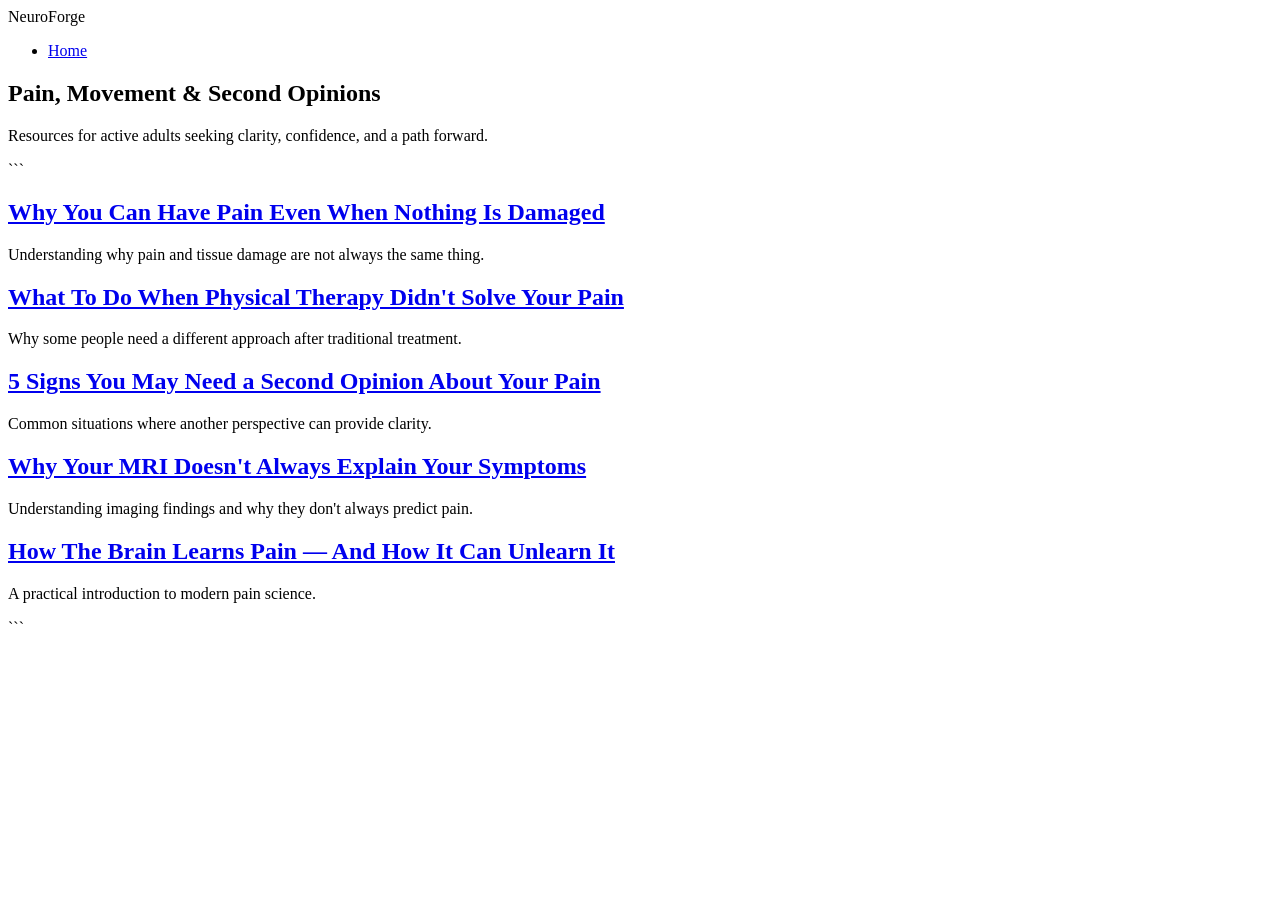
==== blog.html @ 3c80eab4 "Create blog.html" ====
<!DOCTYPE html>

<html lang="en">
<head>
  <meta charset="UTF-8">
  <meta name="viewport" content="width=device-width, initial-scale=1.0">
  <title>NeuroForge Blog | Pain, Movement & Second Opinions</title>
  <meta name="description" content="Evidence-informed articles about chronic pain, movement, second opinions, and returning to the activities you love.">
  <link rel="stylesheet" href="styles.css">
</head>
<body>

<nav class="navbar">
  <div class="logo">NeuroForge</div>
  <ul class="nav-links">
    <li><a href="index.html">Home</a></li>
  </ul>
</nav>

<section class="hero">
  <div class="hero-content">
    <h1>Pain, Movement & Second Opinions</h1>
    <p>Resources for active adults seeking clarity, confidence, and a path forward.</p>
  </div>
</section>

<section class="about">
  <div class="container narrow">

```
<div class="blog-post">
  <h2><a href="pain-without-damage.html">Why You Can Have Pain Even When Nothing Is Damaged</a></h2>
  <p>Understanding why pain and tissue damage are not always the same thing.</p>
</div>

<div class="blog-post">
  <h2><a href="physical-therapy-didnt-work.html">What To Do When Physical Therapy Didn't Solve Your Pain</a></h2>
  <p>Why some people need a different approach after traditional treatment.</p>
</div>

<div class="blog-post">
  <h2><a href="second-opinion-pain.html">5 Signs You May Need a Second Opinion About Your Pain</a></h2>
  <p>Common situations where another perspective can provide clarity.</p>
</div>

<div class="blog-post">
  <h2><a href="mri-and-pain.html">Why Your MRI Doesn't Always Explain Your Symptoms</a></h2>
  <p>Understanding imaging findings and why they don't always predict pain.</p>
</div>

<div class="blog-post">
  <h2><a href="brain-learns-pain.html">How The Brain Learns Pain — And How It Can Unlearn It</a></h2>
  <p>A practical introduction to modern pain science.</p>
</div>
```

  </div>
</section>

</body>
</html>
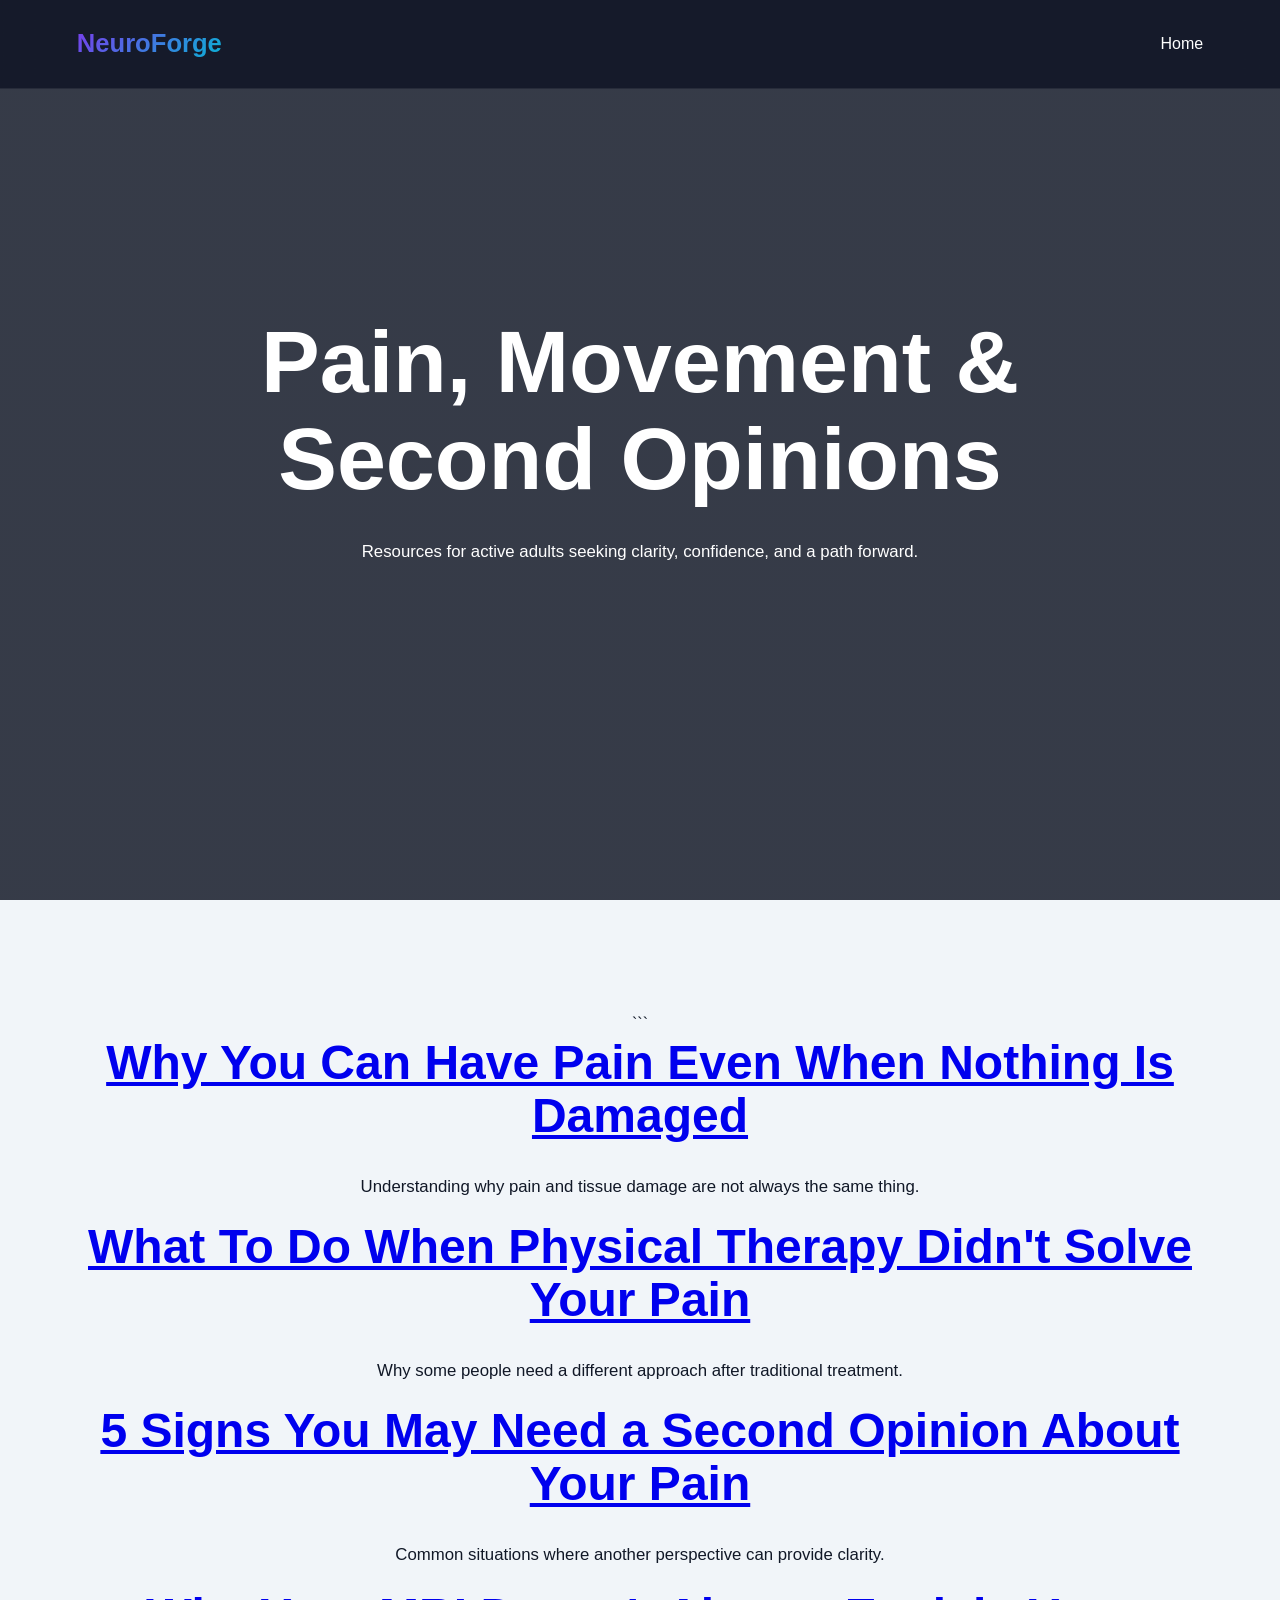
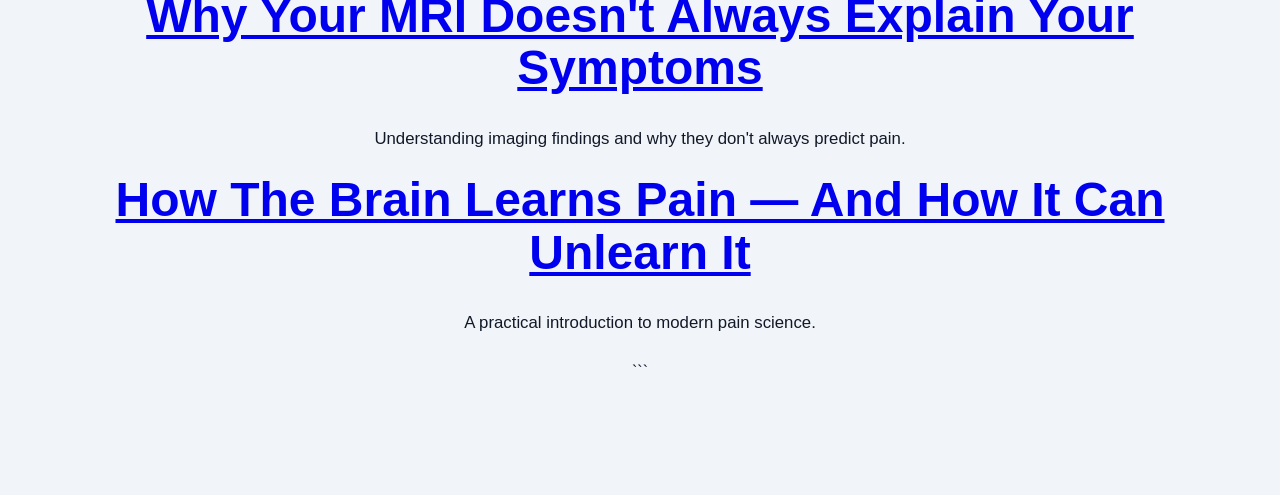
==== commit cf3656b1: "Update stylesheet link to styles-v2.css" ====
--- a/blog.html
+++ b/blog.html
@@ -6,7 +6,7 @@
   <meta name="viewport" content="width=device-width, initial-scale=1.0">
   <title>NeuroForge Blog | Pain, Movement & Second Opinions</title>
   <meta name="description" content="Evidence-informed articles about chronic pain, movement, second opinions, and returning to the activities you love.">
-  <link rel="stylesheet" href="styles.css">
+  <link rel="stylesheet" href="styles-v2.css">
 </head>
 <body>
 
@@ -34,7 +34,7 @@
 </div>
 
 <div class="blog-post">
-  <h2><a href="physical-therapy-didnt-work.html">What To Do When Physical Therapy Didn't Solve Your Pain</a></h2>
+  <h2><a href="what-to-do-after-pt-didnt-work.html">What To Do When Physical Therapy Didn't Solve Your Pain</a></h2>
   <p>Why some people need a different approach after traditional treatment.</p>
 </div>
 
@@ -44,12 +44,12 @@
 </div>
 
 <div class="blog-post">
-  <h2><a href="mri-and-pain.html">Why Your MRI Doesn't Always Explain Your Symptoms</a></h2>
+  <h2><a href="why-mri-doesnt-explain-symptoms.html">Why Your MRI Doesn't Always Explain Your Symptoms</a></h2>
   <p>Understanding imaging findings and why they don't always predict pain.</p>
 </div>
 
 <div class="blog-post">
-  <h2><a href="brain-learns-pain.html">How The Brain Learns Pain — And How It Can Unlearn It</a></h2>
+  <h2><a href="how-brain-learns-pain.html">How The Brain Learns Pain — And How It Can Unlearn It</a></h2>
   <p>A practical introduction to modern pain science.</p>
 </div>
 ```
--- a/styles-v2.css
+++ b/styles-v2.css
@@ -0,0 +1,367 @@
+/* =========================
+   RESET
+========================= */
+
+* {
+  margin: 0;
+  padding: 0;
+  box-sizing: border-box;
+}
+
+/* =========================
+   ROOT VARIABLES
+========================= */
+
+:root {
+  --bg: #0b1120;
+  --bg-secondary: #111827;
+
+  --text: #f8fafc;
+  --text-dark: #111827;
+
+  --primary: #7c3aed;
+  --primary-light: #8b5cf6;
+  --secondary: #06b6d4;
+
+  --border: rgba(255,255,255,0.08);
+
+  --gradient: linear-gradient(135deg, #7c3aed 0%, #06b6d4 100%);
+}
+
+/* =========================
+   BASE STYLES
+========================= */
+
+html {
+  scroll-behavior: smooth;
+}
+
+body {
+  font-family: 'Inter', sans-serif;
+  background: #f8fafc;
+  color: var(--text-dark);
+  line-height: 1.7;
+}
+
+.container {
+  width: 90%;
+  max-width: 1200px;
+  margin: auto;
+}
+
+section {
+  padding: 110px 0;
+}
+
+/* =========================
+   TYPOGRAPHY
+========================= */
+
+h1, h2, h3 {
+  line-height: 1.1;
+}
+
+h2 {
+  font-size: 3rem;
+  font-weight: 800;
+  text-align: center;
+  margin-bottom: 30px;
+}
+
+p {
+  font-size: 1.05rem;
+  margin-bottom: 20px;
+}
+
+/* =========================
+   NAVBAR
+========================= */
+
+.navbar {
+  position: fixed;
+  top: 0;
+  left: 0;
+  width: 100%;
+  padding: 22px 6%;
+  display: flex;
+  justify-content: space-between;
+  align-items: center;
+
+  background: rgba(11,17,32,0.75);
+  backdrop-filter: blur(16px);
+  border-bottom: 1px solid var(--border);
+  z-index: 1000;
+}
+
+.logo {
+  font-size: 1.6rem;
+  font-weight: 800;
+  background: var(--gradient);
+  -webkit-background-clip: text;
+  -webkit-text-fill-color: transparent;
+}
+
+.nav-links {
+  display: flex;
+  list-style: none;
+  gap: 35px;
+}
+
+.nav-links a {
+  text-decoration: none;
+  color: white;
+  font-weight: 500;
+}
+
+.nav-links a:hover {
+  color: var(--primary-light);
+}
+
+/* =========================
+   HERO
+========================= */
+
+.hero {
+  min-height: 100vh;
+  background:
+    linear-gradient(rgba(11,17,32,0.82), rgba(11,17,32,0.82));
+  display: flex;
+  justify-content: center;
+  align-items: center;
+  text-align: center;
+  color: white;
+  padding: 0 20px;
+}
+
+.hero-content {
+  max-width: 950px;
+}
+
+.hero h1 {
+  font-size: 5.5rem;
+  font-weight: 800;
+  margin-bottom: 30px;
+}
+
+.hero-text {
+  font-size: 1.35rem;
+  max-width: 760px;
+  margin: auto;
+  opacity: 0.92;
+}
+
+/* =========================
+   BUTTONS
+========================= */
+
+.primary-btn,
+.secondary-btn {
+  padding: 17px 34px;
+  border-radius: 14px;
+  font-weight: 700;
+  text-decoration: none;
+  display: inline-flex;
+  justify-content: center;
+  align-items: center;
+  transition: 0.3s ease;
+}
+
+.primary-btn {
+  background: var(--gradient);
+  color: white;
+  box-shadow: 0 10px 30px rgba(124,58,237,0.35);
+}
+
+.primary-btn:hover {
+  transform: translateY(-4px);
+}
+
+.secondary-btn {
+  border: 1px solid rgba(255,255,255,0.25);
+  color: white;
+  background: rgba(255,255,255,0.05);
+}
+
+/* =========================
+   CARDS SYSTEM
+========================= */
+
+.credibility-card,
+.method-card,
+.result-item {
+  background: white;
+  padding: 38px;
+  border-radius: 22px;
+  box-shadow: 0 10px 40px rgba(0,0,0,0.06);
+  transition: 0.35s ease;
+}
+
+.credibility-card:hover,
+.method-card:hover,
+.result-item:hover {
+  transform: translateY(-8px);
+  box-shadow: 0 20px 60px rgba(0,0,0,0.1);
+}
+
+/* =========================
+   GRIDS
+========================= */
+
+.credibility-grid,
+.method-grid,
+.results-grid {
+  display: grid;
+  gap: 30px;
+}
+
+.credibility-grid,
+.method-grid {
+  grid-template-columns: repeat(auto-fit, minmax(280px, 1fr));
+}
+
+.results-grid {
+  grid-template-columns: repeat(auto-fit, minmax(300px, 1fr));
+}
+
+/* =========================
+   SECTIONS
+========================= */
+
+.about,
+.traditional {
+  background: #f1f5f9;
+  text-align: center;
+}
+
+.cta {
+  background: linear-gradient(135deg, #111827, #0f172a);
+  color: white;
+  text-align: center;
+}
+
+.contact {
+  background: white;
+}
+
+.faq-section {
+  background: white;
+}
+
+/* =========================
+   FOOTER
+========================= */
+
+footer {
+  background: #020617;
+  color: white;
+  text-align: center;
+  padding: 70px 20px;
+}
+
+/* =========================
+   RESPONSIVE
+========================= */
+
+@media (max-width: 768px) {
+
+  .hero h1 {
+    font-size: 3.3rem;
+  }
+
+  h2 {
+    font-size: 2.3rem;
+  }
+
+  section {
+    padding: 90px 0;
+  }
+
+  .nav-links {
+    display: none;
+  }
+}
+
+
+/* =========================
+   PRICING (RE-STYLED SAFE VERSION)
+========================= */
+
+.pricing {
+  background: #f8fafc;
+}
+
+.pricing h2 {
+  font-size: 3rem;
+  font-weight: 800;
+  text-align: center;
+  margin-bottom: 60px;
+}
+
+/* GRID */
+.pricing-grid {
+  display: grid;
+  grid-template-columns: repeat(auto-fit, minmax(300px, 1fr));
+  gap: 30px;
+}
+
+/* CARD */
+.pricing-card {
+  background: white;
+  padding: 38px;
+  border-radius: 22px;
+  box-shadow: 0 10px 40px rgba(0,0,0,0.06);
+  transition: 0.35s ease;
+}
+
+.pricing-card:hover {
+  transform: translateY(-8px);
+  box-shadow: 0 20px 60px rgba(0,0,0,0.1);
+}
+
+/* FEATURED CARD */
+.pricing-card.featured {
+  border: 2px solid transparent;
+  background:
+    linear-gradient(white, white) padding-box,
+    var(--gradient) border-box;
+}
+
+/* TEXT */
+.pricing-card h3 {
+  font-size: 1.6rem;
+  font-weight: 700;
+  color: #111827;
+  margin-bottom: 8px;
+}
+
+.pricing-card .price {
+  font-size: 2.4rem;
+  font-weight: 800;
+  margin: 12px 0;
+  color: #111827;
+}
+
+.pricing-card .tagline {
+  color: #6b7280;
+  margin-bottom: 20px;
+}
+
+/* LIST */
+.pricing-card ul {
+  list-style: none;
+  padding: 0;
+  margin: 0 0 25px 0;
+}
+
+.pricing-card li {
+  padding: 10px 0;
+  border-bottom: 1px solid #f1f5f9;
+  color: #374151;
+}
+
+/* BUTTON */
+.pricing-card a {
+  width: 100%;
+  display: flex;
+  justify-content: center;
+}
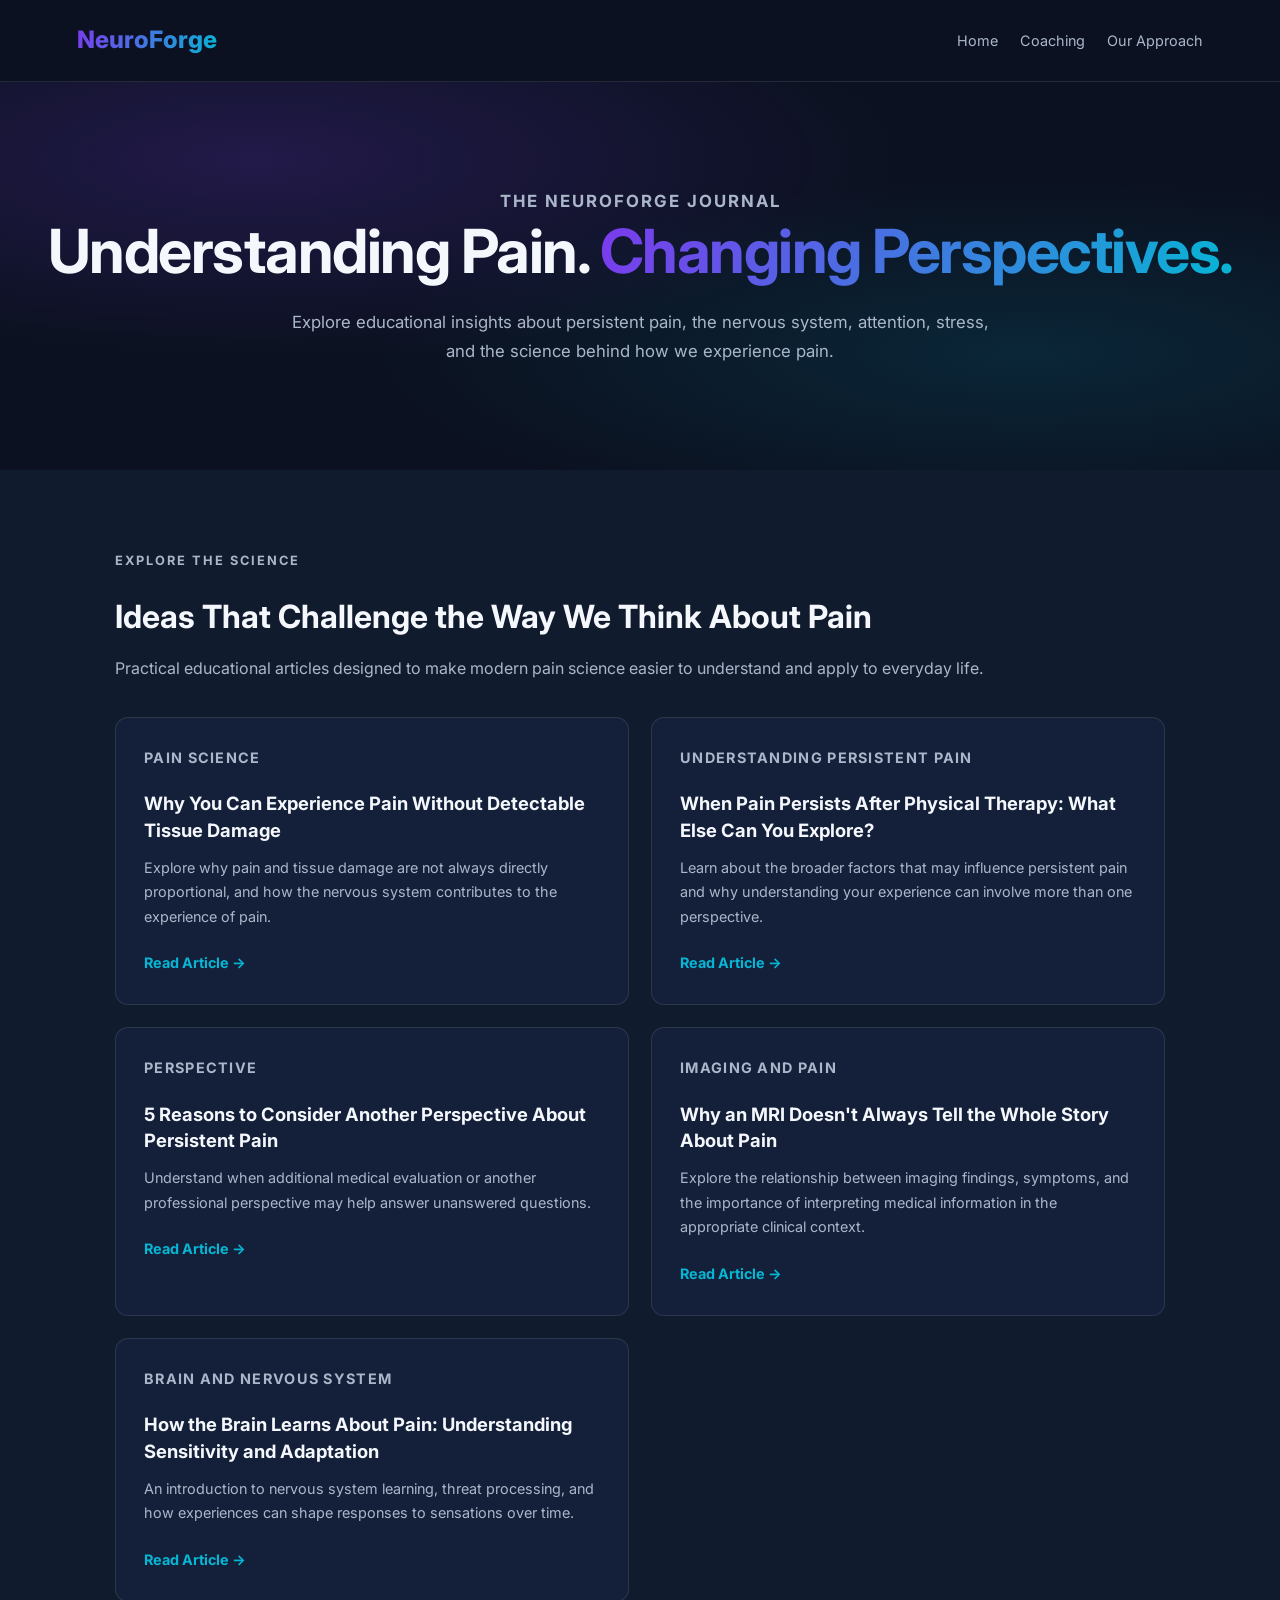
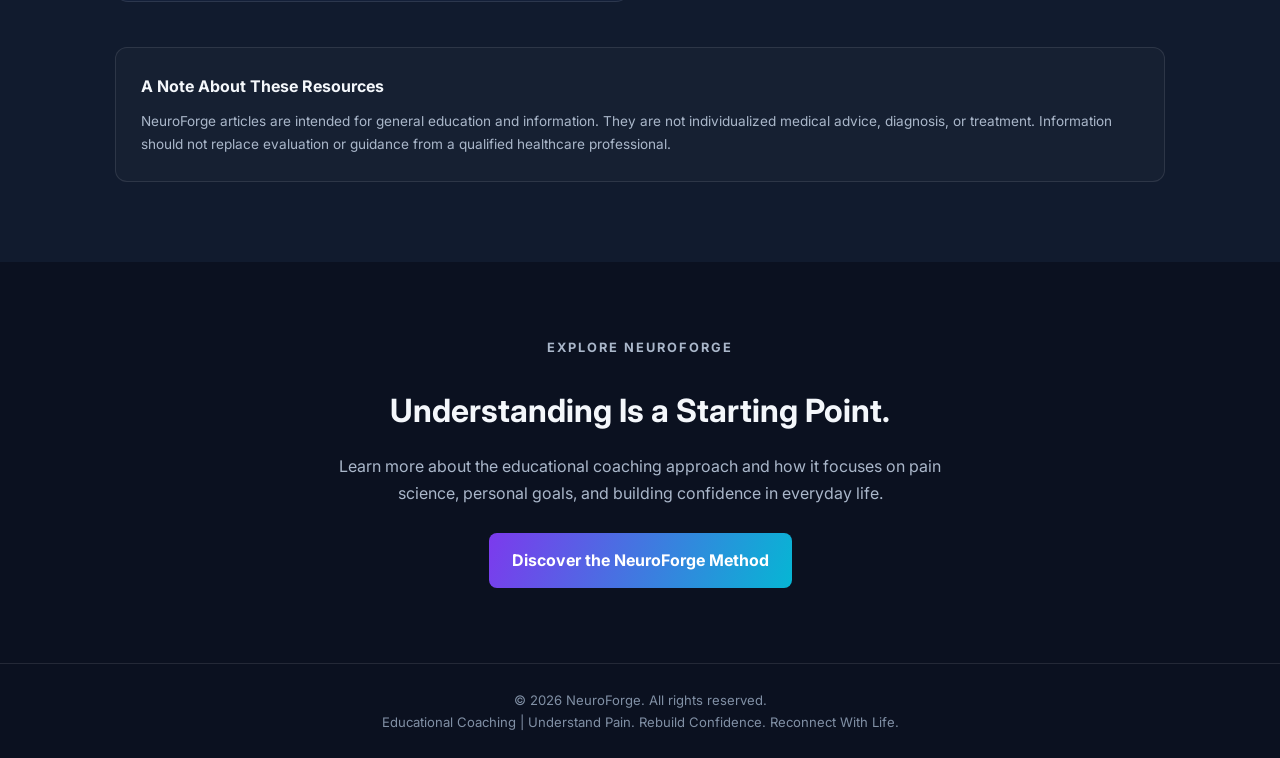
==== commit b9aeafc3: "Revise blog metadata and navigation structure Updated blog title and meta description for clarity an" ====
--- a/blog.html
+++ b/blog.html
@@ -1,61 +1,455 @@
+
 <!DOCTYPE html>
-
 <html lang="en">
+
 <head>
   <meta charset="UTF-8">
   <meta name="viewport" content="width=device-width, initial-scale=1.0">
-  <title>NeuroForge Blog | Pain, Movement & Second Opinions</title>
-  <meta name="description" content="Evidence-informed articles about chronic pain, movement, second opinions, and returning to the activities you love.">
-  <link rel="stylesheet" href="styles-v2.css">
+
+  <title>NeuroForge Blog | Understanding Persistent Pain</title>
+
+  <meta name="description" content="Explore educational articles about persistent pain, pain neuroscience, attention, the nervous system, and building confidence in everyday life.">
+
+  <meta name="author" content="Paul Giordano">
+
+  <link rel="preconnect" href="https://fonts.googleapis.com">
+  <link rel="preconnect" href="https://fonts.gstatic.com" crossorigin>
+  <link href="https://fonts.googleapis.com/css2?family=Inter:wght@300;400;500;600;700;800&display=swap" rel="stylesheet">
+
+  <style>
+    :root {
+      --bg: #0b1120;
+      --bg-light: #111b2e;
+      --card: #142039;
+      --purple: #7c3aed;
+      --cyan: #06b6d4;
+      --text: #f4f7fb;
+      --muted: #aab7ca;
+      --border: rgba(255,255,255,0.10);
+      --gradient: linear-gradient(110deg, #7c3aed, #06b6d4);
+    }
+
+    * {
+      box-sizing: border-box;
+      margin: 0;
+      padding: 0;
+    }
+
+    html {
+      scroll-behavior: smooth;
+    }
+
+    body {
+      font-family: 'Inter', sans-serif;
+      background: var(--bg);
+      color: var(--text);
+      line-height: 1.7;
+    }
+
+    a {
+      color: inherit;
+      text-decoration: none;
+    }
+
+    .navbar {
+      display: flex;
+      justify-content: space-between;
+      align-items: center;
+      padding: 20px 6%;
+      background: rgba(11,17,32,0.95);
+      border-bottom: 1px solid var(--border);
+    }
+
+    .logo {
+      font-size: 1.5rem;
+      font-weight: 800;
+      background: var(--gradient);
+      -webkit-background-clip: text;
+      background-clip: text;
+      color: transparent;
+    }
+
+    .nav-links {
+      display: flex;
+      gap: 22px;
+      list-style: none;
+    }
+
+    .nav-links a {
+      color: var(--muted);
+      font-size: 0.9rem;
+    }
+
+    .nav-links a:hover {
+      color: var(--cyan);
+    }
+
+    .hero {
+      text-align: center;
+      padding: 105px 20px;
+      background:
+        radial-gradient(ellipse at 20% 20%, rgba(124,58,237,0.20), transparent 45%),
+        radial-gradient(ellipse at 80% 70%, rgba(6,182,212,0.13), transparent 45%);
+    }
+
+    .eyebrow {
+      color: var(--cyan);
+      font-size: 0.8rem;
+      font-weight: 700;
+      letter-spacing: 2px;
+      text-transform: uppercase;
+      margin-bottom: 18px;
+    }
+
+    .hero h1 {
+      font-size: clamp(2.3rem, 5vw, 3.8rem);
+      line-height: 1.2;
+      letter-spacing: -1.5px;
+      margin-bottom: 20px;
+    }
+
+    .gradient-text {
+      background: var(--gradient);
+      -webkit-background-clip: text;
+      background-clip: text;
+      color: transparent;
+    }
+
+    .hero p {
+      max-width: 700px;
+      margin: auto;
+      color: var(--muted);
+      font-size: 1.05rem;
+    }
+
+    .blog-section {
+      padding: 80px 5%;
+      background: var(--bg-light);
+    }
+
+    .container {
+      max-width: 1050px;
+      margin: auto;
+    }
+
+    .section-heading {
+      margin-bottom: 35px;
+    }
+
+    .section-heading h2 {
+      font-size: 2rem;
+      margin-bottom: 10px;
+    }
+
+    .section-heading p {
+      color: var(--muted);
+    }
+
+    .blog-grid {
+      display: grid;
+      grid-template-columns: repeat(2, 1fr);
+      gap: 22px;
+    }
+
+    .blog-post {
+      padding: 28px;
+      border: 1px solid var(--border);
+      border-radius: 13px;
+      background: var(--card);
+      transition: transform 0.2s, border-color 0.2s;
+    }
+
+    .blog-post:hover {
+      transform: translateY(-3px);
+      border-color: var(--purple);
+    }
+
+    .blog-category {
+      color: var(--cyan);
+      font-size: 0.75rem;
+      font-weight: 700;
+      letter-spacing: 1.3px;
+      text-transform: uppercase;
+      margin-bottom: 13px;
+    }
+
+    .blog-post h3 {
+      font-size: 1.15rem;
+      line-height: 1.45;
+      margin-bottom: 12px;
+    }
+
+    .blog-post p {
+      color: var(--muted);
+      font-size: 0.9rem;
+      margin-bottom: 20px;
+    }
+
+    .read-more {
+      color: var(--cyan);
+      font-size: 0.9rem;
+      font-weight: 700;
+    }
+
+    .blog-note {
+      margin-top: 45px;
+      padding: 25px;
+      border: 1px solid var(--border);
+      border-radius: 12px;
+      background: rgba(255,255,255,0.025);
+    }
+
+    .blog-note h3 {
+      margin-bottom: 10px;
+      font-size: 1rem;
+    }
+
+    .blog-note p {
+      color: var(--muted);
+      font-size: 0.85rem;
+    }
+
+    .cta {
+      padding: 75px 20px;
+      text-align: center;
+    }
+
+    .cta h2 {
+      font-size: 2rem;
+      margin-bottom: 15px;
+    }
+
+    .cta p {
+      max-width: 650px;
+      color: var(--muted);
+      margin: 0 auto 25px;
+    }
+
+    .primary-btn {
+      display: inline-block;
+      padding: 14px 23px;
+      border-radius: 8px;
+      color: white;
+      background: var(--gradient);
+      font-weight: 700;
+    }
+
+    footer {
+      padding: 25px;
+      text-align: center;
+      border-top: 1px solid var(--border);
+      color: #8190a5;
+      font-size: 0.82rem;
+    }
+
+    @media (max-width: 650px) {
+      .blog-grid {
+        grid-template-columns: 1fr;
+      }
+
+      .hero {
+        padding: 75px 20px;
+      }
+
+      .blog-section {
+        padding: 60px 5%;
+      }
+
+      .blog-post {
+        padding: 23px;
+      }
+    }
+  </style>
 </head>
+
 <body>
 
-<nav class="navbar">
-  <div class="logo">NeuroForge</div>
-  <ul class="nav-links">
-    <li><a href="index.html">Home</a></li>
-  </ul>
-</nav>
-
-<section class="hero">
-  <div class="hero-content">
-    <h1>Pain, Movement & Second Opinions</h1>
-    <p>Resources for active adults seeking clarity, confidence, and a path forward.</p>
-  </div>
-</section>
-
-<section class="about">
-  <div class="container narrow">
-
-```
-<div class="blog-post">
-  <h2><a href="pain-without-damage.html">Why You Can Have Pain Even When Nothing Is Damaged</a></h2>
-  <p>Understanding why pain and tissue damage are not always the same thing.</p>
-</div>
-
-<div class="blog-post">
-  <h2><a href="what-to-do-after-pt-didnt-work.html">What To Do When Physical Therapy Didn't Solve Your Pain</a></h2>
-  <p>Why some people need a different approach after traditional treatment.</p>
-</div>
-
-<div class="blog-post">
-  <h2><a href="second-opinion-pain.html">5 Signs You May Need a Second Opinion About Your Pain</a></h2>
-  <p>Common situations where another perspective can provide clarity.</p>
-</div>
-
-<div class="blog-post">
-  <h2><a href="why-mri-doesnt-explain-symptoms.html">Why Your MRI Doesn't Always Explain Your Symptoms</a></h2>
-  <p>Understanding imaging findings and why they don't always predict pain.</p>
-</div>
-
-<div class="blog-post">
-  <h2><a href="how-brain-learns-pain.html">How The Brain Learns Pain — And How It Can Unlearn It</a></h2>
-  <p>A practical introduction to modern pain science.</p>
-</div>
-```
-
-  </div>
-</section>
+  <!-- NAVIGATION -->
+  <nav class="navbar">
+    <a href="index.html" class="logo">NeuroForge</a>
+
+    <ul class="nav-links">
+      <li><a href="index.html">Home</a></li>
+      <li><a href="pricing.html">Coaching</a></li>
+      <li><a href="index.html#method">Our Approach</a></li>
+    </ul>
+  </nav>
+
+  <!-- HERO -->
+  <section class="hero">
+
+    <p class="eyebrow">The NeuroForge Journal</p>
+
+    <h1>
+      Understanding Pain.
+      <span class="gradient-text">Changing Perspectives.</span>
+    </h1>
+
+    <p>
+      Explore educational insights about persistent pain, the nervous system,
+      attention, stress, and the science behind how we experience pain.
+    </p>
+
+  </section>
+
+  <!-- BLOG ARTICLES -->
+  <section class="blog-section">
+
+    <div class="container">
+
+      <div class="section-heading">
+        <p class="eyebrow">Explore the Science</p>
+        <h2>Ideas That Challenge the Way We Think About Pain</h2>
+        <p>
+          Practical educational articles designed to make modern pain science
+          easier to understand and apply to everyday life.
+        </p>
+      </div>
+
+      <div class="blog-grid">
+
+        <article class="blog-post">
+          <p class="blog-category">Pain Science</p>
+
+          <h3>
+            <a href="pain-without-damage.html">
+              Why You Can Experience Pain Without Detectable Tissue Damage
+            </a>
+          </h3>
+
+          <p>
+            Explore why pain and tissue damage are not always directly
+            proportional, and how the nervous system contributes to
+            the experience of pain.
+          </p>
+
+          <a href="pain-without-damage.html" class="read-more">
+            Read Article →
+          </a>
+        </article>
+
+        <article class="blog-post">
+          <p class="blog-category">Understanding Persistent Pain</p>
+
+          <h3>
+            <a href="what-to-do-after-pt-didnt-work.html">
+              When Pain Persists After Physical Therapy: What Else Can You Explore?
+            </a>
+          </h3>
+
+          <p>
+            Learn about the broader factors that may influence persistent
+            pain and why understanding your experience can involve
+            more than one perspective.
+          </p>
+
+          <a href="what-to-do-after-pt-didnt-work.html" class="read-more">
+            Read Article →
+          </a>
+        </article>
+
+        <article class="blog-post">
+          <p class="blog-category">Perspective</p>
+
+          <h3>
+            <a href="second-opinion-pain.html">
+              5 Reasons to Consider Another Perspective About Persistent Pain
+            </a>
+          </h3>
+
+          <p>
+            Understand when additional medical evaluation or another
+            professional perspective may help answer unanswered questions.
+          </p>
+
+          <a href="second-opinion-pain.html" class="read-more">
+            Read Article →
+          </a>
+        </article>
+
+        <article class="blog-post">
+          <p class="blog-category">Imaging and Pain</p>
+
+          <h3>
+            <a href="why-mri-doesnt-explain-symptoms.html">
+              Why an MRI Doesn't Always Tell the Whole Story About Pain
+            </a>
+          </h3>
+
+          <p>
+            Explore the relationship between imaging findings, symptoms,
+            and the importance of interpreting medical information
+            in the appropriate clinical context.
+          </p>
+
+          <a href="why-mri-doesnt-explain-symptoms.html" class="read-more">
+            Read Article →
+          </a>
+        </article>
+
+        <article class="blog-post">
+          <p class="blog-category">Brain and Nervous System</p>
+
+          <h3>
+            <a href="how-brain-learns-pain.html">
+              How the Brain Learns About Pain: Understanding Sensitivity
+              and Adaptation
+            </a>
+          </h3>
+
+          <p>
+            An introduction to nervous system learning, threat processing,
+            and how experiences can shape responses to sensations over time.
+          </p>
+
+          <a href="how-brain-learns-pain.html" class="read-more">
+            Read Article →
+          </a>
+        </article>
+
+      </div>
+
+      <div class="blog-note">
+
+        <h3>A Note About These Resources</h3>
+
+        <p>
+          NeuroForge articles are intended for general education and
+          information. They are not individualized medical advice,
+          diagnosis, or treatment. Information should not replace
+          evaluation or guidance from a qualified healthcare professional.
+        </p>
+
+      </div>
+
+    </div>
+
+  </section>
+
+  <!-- CTA -->
+  <section class="cta">
+
+    <p class="eyebrow">Explore NeuroForge</p>
+
+    <h2>Understanding Is a Starting Point.</h2>
+
+    <p>
+      Learn more about the educational coaching approach and how it
+      focuses on pain science, personal goals, and building confidence
+      in everyday life.
+    </p>
+
+    <a href="index.html#method" class="primary-btn">
+      Discover the NeuroForge Method
+    </a>
+
+  </section>
+
+  <!-- FOOTER -->
+  <footer>
+    <p>© 2026 NeuroForge. All rights reserved.</p>
+    <p>Educational Coaching | Understand Pain. Rebuild Confidence. Reconnect With Life.</p>
+  </footer>
 
 </body>
 </html>
